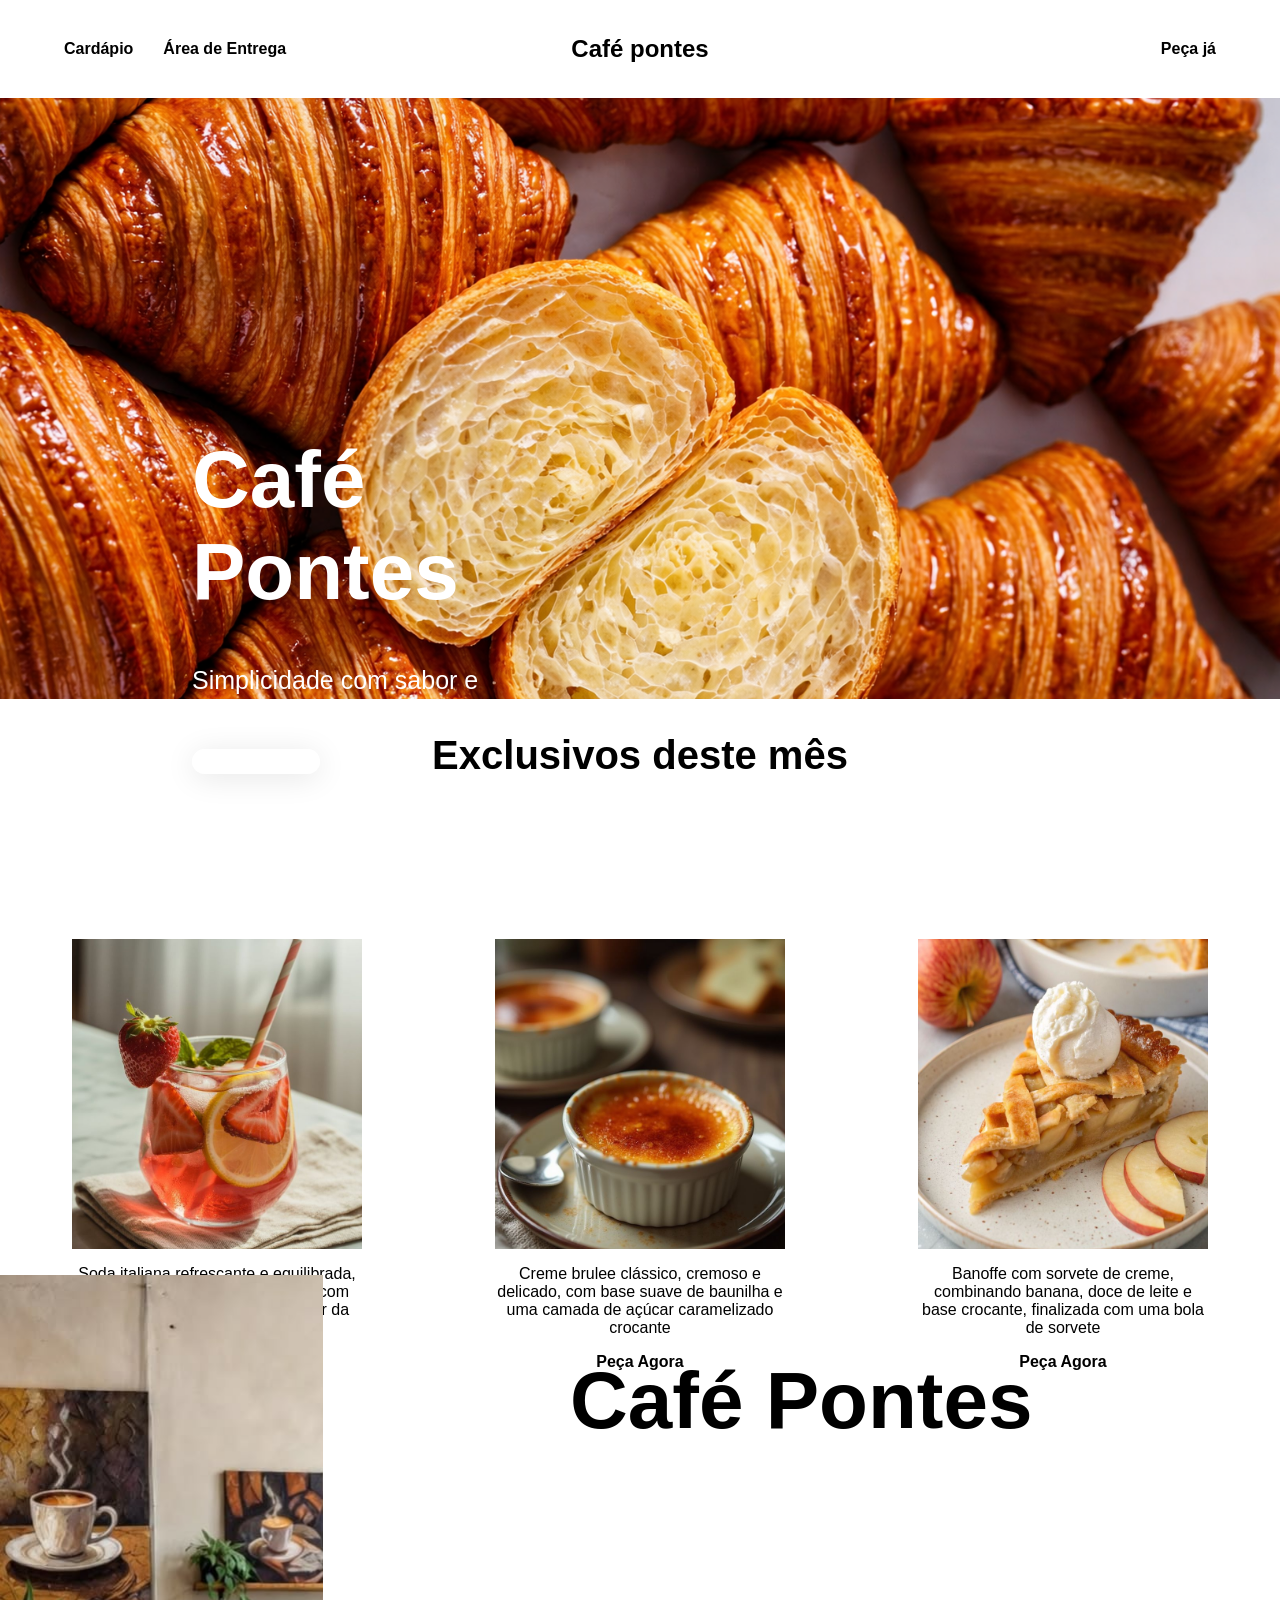
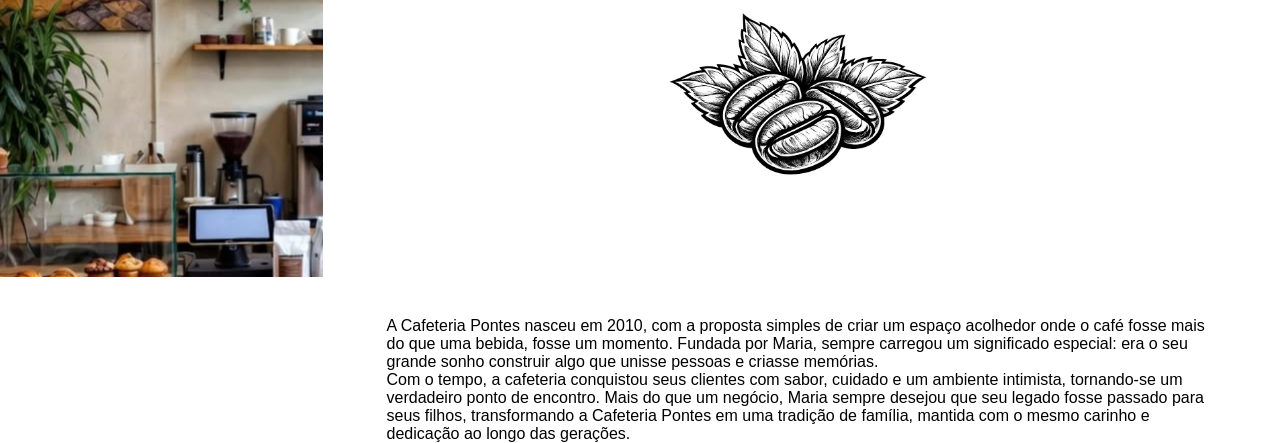
==== index.html @ e59f7128 "Interprete de libras adicionado Fonte: https://vlibras.gov.br/doc/widget/installation/webpageintegra" ====
<!-- 
    Página Principal do Café Pontes
    Esta página contém a navegação, o banner principal, destaques do mês e a seção "Sobre Nós".
-->
<!doctype html>
<html lang="pt-br">
  <head>
    <meta charset="UTF-8" />
    <meta name="viewport" content="width=device-width, initial-scale=1.0" />
    <title>Café Pontes</title>
  </head>
  <body>
    <!--
        API do governo de libras
    -->
    <div vw class="enabled">
      <div vw-access-button class="active"></div>
      <div vw-plugin-wrapper>
        <div class="vw-plugin-top-wrapper"></div>
      </div>
    </div>
    <script src="https://vlibras.gov.br/app/vlibras-plugin.js"></script>
    <script>
      new window.VLibras.Widget("https://vlibras.gov.br/app");
    </script>
    <!----------------------------------------------------------------------------------------------------------->
    <!-- Barra de Navegação: Contém links para o cardápio, área de entrega e o logotipo central -->
    <nav>
      <span id="section-1">
        <a href="cardapio.html" target="_self">Cardápio</a>
        <a>Área de Entrega</a>
        <!-- Link para verificar se o endereço é atendido -->
      </span>
      <h1>Café pontes</h1>
      <!-- Título/Logo central da cafeteria -->
      <span id="section-2">
        <a>Peça já</a>
        <!-- Atalho para pedidos rápidos -->
      </span>
    </nav>

    <!-- Conteúdo Principal -->
    <main>
      <!-- Banner de impacto com imagem de fundo e chamada para ação -->
      <section id="main-image">
        <article>
          <h1>Café Pontes</h1>
          <p>Simplicidade com sabor e energia</p>
          <a href="cardapio.html" target="_self">
            <button>Peça aqui</button>
          </a>
        </article>
      </section>

      <!-- Seção de Destaques: Exibe os produtos exclusivos do mês atual -->
      <section id="main-itens">
        <h1 style="font-size: 40px">Exclusivos deste mês</h1>
        <article id="itens">
          <article class="item-card">
            <!-- Card do Item 1: Soda Italiana -->
            <div
              id="img"
              style="background-image: url(&quot;../Midia/item1.png&quot;)"
            ></div>
            <p>
              Soda italiana refrescante e equilibrada, combinando o doce do
              morango com toque cítrico da laranja e o frescor da menta
            </p>
            <a href="cardapio.html" target="_self">Peça Agora</a>
          </article>

          <article class="item-card">
            <!-- Card do Item 2: Creme Brulee -->
            <div
              id="img"
              style="background-image: url(&quot;../Midia/item2.png&quot;)"
            ></div>
            <p>
              Creme brulee clássico, cremoso e delicado, com base suave de
              baunilha e uma camada de açúcar caramelizado crocante
            </p>
            <a href="cardapio.html" target="_self">Peça Agora</a>
          </article>

          <article class="item-card">
            <!-- Card do Item 3: Banoffe -->
            <div
              id="img"
              style="background-image: url(&quot;../Midia/item3.png&quot;)"
            ></div>
            <p>
              Banoffe com sorvete de creme, combinando banana, doce de leite e
              base crocante, finalizada com uma bola de sorvete
            </p>
            <a href="cardapio.html" target="_self">Peça Agora</a>
          </article>
        </article>
      </section>

      <!-- Seção Sobre Nós: História da cafeteria-->
      <section id="sobre-nos">
        <aside id="sobre-image"></aside>
        <!-- Espaço reservado para imagem lateral via CSS -->
        <article id="sobre-texto">
          <h1>Café Pontes</h1>
          <img src="Midia/coffelogo.jpg" />
          <!-- Logotipo oficial -->
          <p>
            A Cafeteria Pontes nasceu em 2010, com a proposta simples de criar
            um espaço acolhedor onde o café fosse mais do que uma bebida, fosse
            um momento. Fundada por Maria, sempre carregou um significado
            especial: era o seu grande sonho construir algo que unisse pessoas e
            criasse memórias.<br />
            Com o tempo, a cafeteria conquistou seus clientes com sabor, cuidado
            e um ambiente intimista, tornando-se um verdadeiro ponto de
            encontro. Mais do que um negócio, Maria sempre desejou que seu
            legado fosse passado para seus filhos, transformando a Cafeteria
            Pontes em uma tradição de família, mantida com o mesmo carinho e
            dedicação ao longo das gerações.
          </p>
        </article>
      </section>
    </main>
  </body>

  <!-- Importação dos estilos CSS -->
  <link rel="stylesheet" href="Estilos/all.css" />
  <link rel="stylesheet" href="Estilos/index.css" />
</html>
---- Estilos/all.css ----
*{
    font-family: Arial, Helvetica, sans-serif;
}

body {
    margin: 0;
}
---- Estilos/index.css ----
nav {
    display: flex;
    justify-content: space-between; 
    align-items: center;            
    padding: 15px 5%;              
    font-family: sans-serif;
}


#section-1, #section-2 {
    flex: 1; 
}


#section-1 {
    display: flex;
    gap: 30px;
}

#section-2 {
    text-align: right;
}

h1 {
    font-size: 1.5rem; 
}
a { 
    text-decoration: none; 
    color: black; 
    font-weight: bold; 
}

/* Seção Principal */

#main-image{
    background-image: url("../Midia/pao.png");
    background-repeat: no-repeat;
    background-size: cover;
    width: 100%;
    height: 47vw;
}
#main-image article{
    width: 25vw;
    margin:0;
    padding-top: 20%;
    padding-left: 15%;
    color:white;
}
#main-image article h1{
    font-size: 80px;
}
#main-image article p{
    margin-top:-2.5vw;
    font-size: 25px;
}
#main-image article button{
    width: 10vw;
    height: 2vw;
    cursor: pointer;
    color:white;
    background: rgba(255, 255, 255, 0.2);
    border-radius: 16px;
    box-shadow: 0 4px 30px rgba(0, 0, 0, 0.1);
    backdrop-filter: blur(5px);
    -webkit-backdrop-filter: blur(5px);
    border: 1px solid rgba(255, 255, 255, 0.3);
}

/* Segunda seção */

#main-itens{
    width: 100%;
    height: 45vw;
    display: flex;
    flex-direction: column;
    align-items: center;
    gap: 10vw;
}

#itens{
    display: flex;
    flex-direction: row;
    justify-content: space-evenly;
    gap: 10vw;
    align-items: center;
}

.item-card{
    display: flex;
    flex-direction: column;
    align-items: center;
    width: 295px;
    text-align: center;
}
.item-card #img{
    width: 290px;
    height: 310px;
    background-size: cover;
    background-repeat: no-repeat;
    background-position: center;
}

/* Terceira seção */

#sobre-nos{
    width: 100%;
    height: 47vw;
    display: flex;
    flex-direction: row;
}

#sobre-image{
    width: 80%;
    background-image: url("../Midia/coffeback.png");
    background-position: cover;
    background-repeat: no-repeat;
}

#sobre-texto{
    display: flex;
    flex-direction: column;
    gap: 15px;
    align-items: center;
    padding-left:5vw;
    padding-right:5vw;
}

#sobre-texto img{
    width: 344px;
    height: 344px;
}

#sobre-texto h1{
    text-align: center;
    font-size: 80px;
}
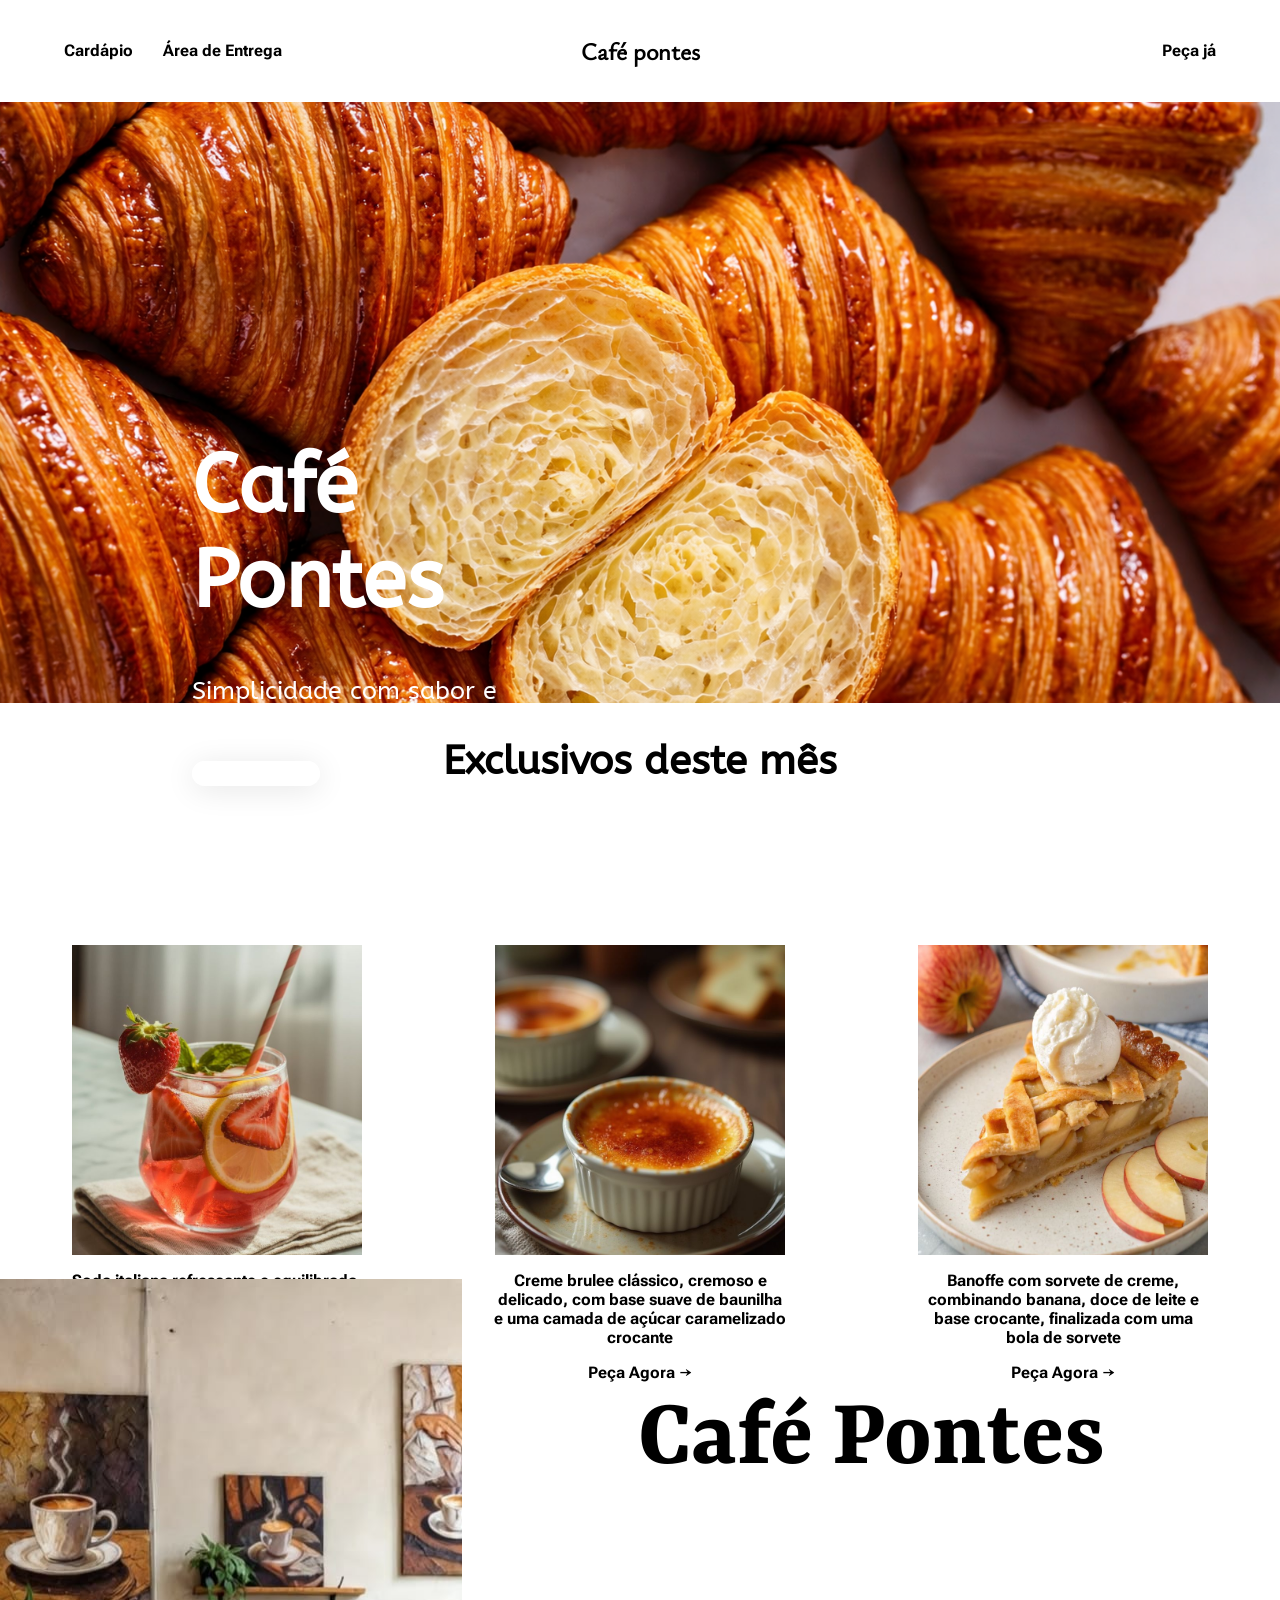
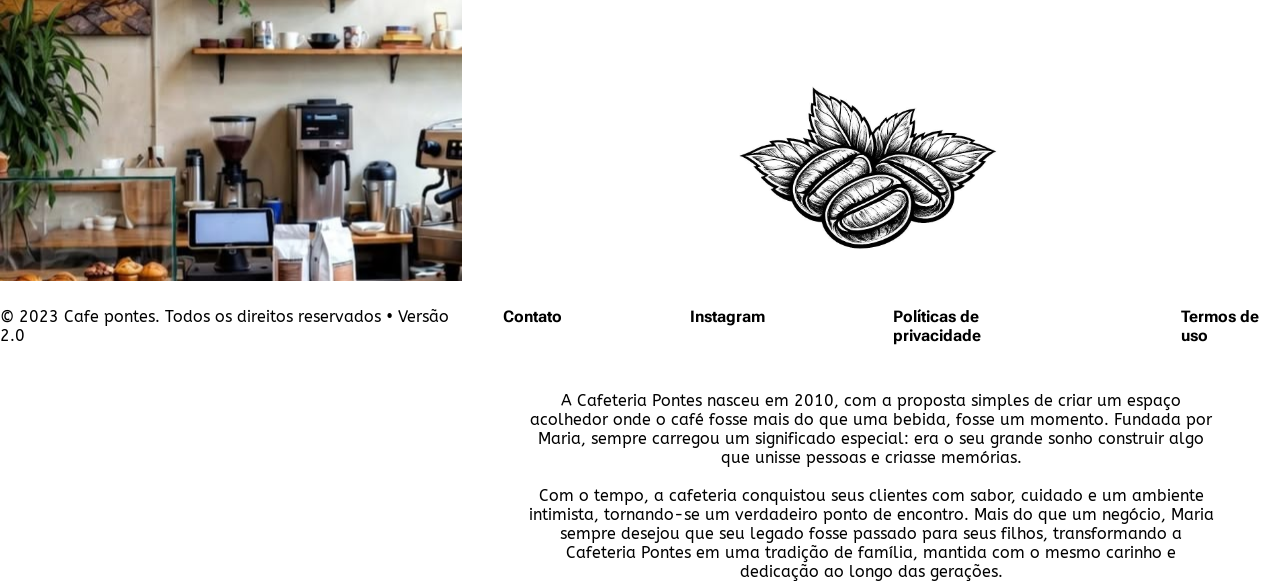
==== commit 3cd6e2e0: "Adicionei fontes personalizadas no site." ====
--- a/index.html
+++ b/index.html
@@ -66,7 +66,7 @@
               Soda italiana refrescante e equilibrada, combinando o doce do
               morango com toque cítrico da laranja e o frescor da menta
             </p>
-            <a href="cardapio.html" target="_self">Peça Agora</a>
+            <a href="cardapio.html" target="_self">Peça Agora →</a>
           </article>
 
           <article class="item-card">
@@ -79,7 +79,7 @@
               Creme brulee clássico, cremoso e delicado, com base suave de
               baunilha e uma camada de açúcar caramelizado crocante
             </p>
-            <a href="cardapio.html" target="_self">Peça Agora</a>
+            <a href="cardapio.html" target="_self">Peça Agora →</a>
           </article>
 
           <article class="item-card">
@@ -92,7 +92,7 @@
               Banoffe com sorvete de creme, combinando banana, doce de leite e
               base crocante, finalizada com uma bola de sorvete
             </p>
-            <a href="cardapio.html" target="_self">Peça Agora</a>
+            <a href="cardapio.html" target="_self">Peça Agora →</a>
           </article>
         </article>
       </section>
@@ -110,7 +110,7 @@
             um espaço acolhedor onde o café fosse mais do que uma bebida, fosse
             um momento. Fundada por Maria, sempre carregou um significado
             especial: era o seu grande sonho construir algo que unisse pessoas e
-            criasse memórias.<br />
+            criasse memórias.<br><br>
             Com o tempo, a cafeteria conquistou seus clientes com sabor, cuidado
             e um ambiente intimista, tornando-se um verdadeiro ponto de
             encontro. Mais do que um negócio, Maria sempre desejou que seu
@@ -121,8 +121,16 @@
         </article>
       </section>
     </main>
+    <footer>
+      <p>© 2023 Cafe pontes. Todos os direitos reservados • Versão 2.0</p>
+      <ul>
+        <li><a href="#">Contato</a></li>
+        <li><a href="#">Instagram</a></li>
+        <li><a href="#">Políticas de privacidade</a></li>
+        <li><a href="#">Termos de uso</a></li>
+      </ul>
+    </footer>
   </body>
-
   <!-- Importação dos estilos CSS -->
   <link rel="stylesheet" href="Estilos/all.css" />
   <link rel="stylesheet" href="Estilos/index.css" />
--- a/Estilos/index.css
+++ b/Estilos/index.css
@@ -1,136 +1,218 @@
+/* Fontes presonalizadas*/
+@font-face {
+  font-family: "ABeeZee";
+  src: url("../Fonts/ABeeZee-Regular.ttf") format("truetype");
+  font-weight: 400; /* Use 400 for normal */
+  font-style: normal;
+  font-display: swap;
+}
+
+@font-face {
+  font-family: "Roboto-flex";
+  src: url("../Fonts/Roboto-flex.ttf") format("truetype");
+  font-weight: 100 900; /* This tells CSS it handles all weights */
+  font-style: normal;
+  font-display: swap;
+}
+
+@font-face {
+  font-family: "Yrsa";
+  src: url("../Fonts/Yrsa-Bold.ttf") format("truetype");
+  font-weight: bold; /* Match the actual file content */
+  font-style: normal;
+  font-display: swap;
+}
+
+@font-face {
+  font-family: "YsabeauOffice-Regular";
+  src: url("../Fonts/YsabeauOffice-Regular.ttf") format("truetype"); 
+  font-weight: 400;
+  font-style: normal;
+  font-display: swap;
+}
+
+p {
+  font-family: "ABeeZee", sans-serif;
+}
+
 nav {
-    display: flex;
-    justify-content: space-between; 
-    align-items: center;            
-    padding: 15px 5%;              
-    font-family: sans-serif;
-}
-
-
-#section-1, #section-2 {
-    flex: 1; 
-}
-
+  display: flex;
+  justify-content: space-between;
+  align-items: center;
+  padding: 15px 5%;
+  font-family: sans-serif;
+}
+
+nav h1{
+    font-family: "YsabeauOffice-Regular";
+}
+
+#section-1,
+#section-2 {
+  flex: 1;
+}
 
 #section-1 {
-    display: flex;
-    gap: 30px;
+  display: flex;
+  gap: 30px;
 }
 
 #section-2 {
-    text-align: right;
+  text-align: right;
 }
 
 h1 {
-    font-size: 1.5rem; 
-}
-a { 
-    text-decoration: none; 
-    color: black; 
-    font-weight: bold; 
+  font-size: 1.5rem;
+  
+}
+a {
+  text-decoration: none;
+  color: black;
+  font-weight: bold;
 }
 
 /* Seção Principal */
 
-#main-image{
-    background-image: url("../Midia/pao.png");
-    background-repeat: no-repeat;
-    background-size: cover;
-    width: 100%;
-    height: 47vw;
-}
-#main-image article{
-    width: 25vw;
-    margin:0;
-    padding-top: 20%;
-    padding-left: 15%;
-    color:white;
-}
-#main-image article h1{
-    font-size: 80px;
-}
-#main-image article p{
-    margin-top:-2.5vw;
-    font-size: 25px;
-}
-#main-image article button{
-    width: 10vw;
-    height: 2vw;
-    cursor: pointer;
-    color:white;
-    background: rgba(255, 255, 255, 0.2);
-    border-radius: 16px;
-    box-shadow: 0 4px 30px rgba(0, 0, 0, 0.1);
-    backdrop-filter: blur(5px);
-    -webkit-backdrop-filter: blur(5px);
-    border: 1px solid rgba(255, 255, 255, 0.3);
+#main-image {
+  background-image: url("../Midia/pao.png");
+  background-repeat: no-repeat;
+  background-size: cover;
+  width: 100%;
+  height: 47vw;
+}
+#main-image article {
+  width: 25vw;
+  margin: 0;
+  padding-top: 20%;
+  padding-left: 15%;
+  color: white;
+}
+#main-image article h1 {
+  font-size: 80px;
+}
+#main-image article p {
+  margin-top: -2.5vw;
+  font-size: 25px;
+}
+#main-image article button {
+  width: 10vw;
+  height: 2vw;
+  cursor: pointer;
+  color: white;
+  background: rgba(255, 255, 255, 0.2);
+  border-radius: 16px;
+  box-shadow: 0 4px 30px rgba(0, 0, 0, 0.1);
+  backdrop-filter: blur(5px);
+  -webkit-backdrop-filter: blur(5px);
+  border: 1px solid rgba(255, 255, 255, 0.3);
 }
 
 /* Segunda seção */
 
-#main-itens{
-    width: 100%;
-    height: 45vw;
-    display: flex;
-    flex-direction: column;
-    align-items: center;
-    gap: 10vw;
+#main-itens {
+  width: 100%;
+  height: 45vw;
+  display: flex;
+  flex-direction: column;
+  align-items: center;
+  gap: 10vw;
 }
 
 #itens{
-    display: flex;
-    flex-direction: row;
-    justify-content: space-evenly;
-    gap: 10vw;
-    align-items: center;
-}
-
-.item-card{
-    display: flex;
-    flex-direction: column;
-    align-items: center;
-    width: 295px;
-    text-align: center;
-}
-.item-card #img{
-    width: 290px;
-    height: 310px;
-    background-size: cover;
-    background-repeat: no-repeat;
-    background-position: center;
+  font-family: 'Roboto-flex';
+  display: flex;
+  flex-direction: row;
+  justify-content: space-evenly;
+  gap: 10vw;
+  align-items: center;
+}
+
+#itens p,a{
+  font-family: 'Roboto-flex';
+  font-weight: bold;
+}
+
+#itens a:hover{
+    text-decoration: underline;
+}
+
+.item-card {
+  display: flex;
+  flex-direction: column;
+  align-items: center;
+  width: 295px;
+  text-align: center;
+}
+.item-card #img {
+  width: 290px;
+  height: 310px;
+  background-size: cover;
+  background-repeat: no-repeat;
+  background-position: center;
 }
 
 /* Terceira seção */
 
-#sobre-nos{
-    width: 100%;
-    height: 47vw;
-    display: flex;
-    flex-direction: row;
-}
-
-#sobre-image{
-    width: 80%;
-    background-image: url("../Midia/coffeback.png");
-    background-position: cover;
-    background-repeat: no-repeat;
-}
-
-#sobre-texto{
-    display: flex;
-    flex-direction: column;
-    gap: 15px;
-    align-items: center;
-    padding-left:5vw;
-    padding-right:5vw;
-}
-
-#sobre-texto img{
-    width: 344px;
-    height: 344px;
-}
-
-#sobre-texto h1{
-    text-align: center;
-    font-size: 80px;
-}+#sobre-nos {
+  width: 100%;
+  height: 47vw;
+  display: flex;
+  flex-direction: row;
+}
+
+#sobre-image {
+  width: 150vw;
+  background-image: url("../Midia/coffeback.png");
+  background-position: cover;
+  background-repeat: no-repeat;
+}
+
+#sobre-texto {
+  display: flex;
+  flex-direction: column;
+  gap: 15px;
+  align-items: center;
+  padding-left: 5vw;
+  padding-right: 5vw;
+  text-align: center;
+}
+
+#sobre-texto img {
+  width: 344px;
+  height: 344px;
+}
+
+#sobre-texto h1 {
+  text-align: center;
+  font-size: 100px;
+  font-family: "Yrsa";
+}
+
+/* footer */
+
+footer {
+  height: 7vw;
+  display: flex;
+  flex-direction: row;
+  justify-content: space-evenly;
+  align-items: center;
+}
+
+footer ul {
+  list-style-type: none;
+  display: flex;
+  flex-direction: row;
+  justify-content: space-evenly;
+  gap: 10vw;
+}
+
+footer ul,li,p,h1{
+    font-family: "ABeeZee";
+}
+footer a{
+    text-align: none;
+    text-decoration: none;
+}
+footer a:hover{
+    text-decoration: underline;
+}
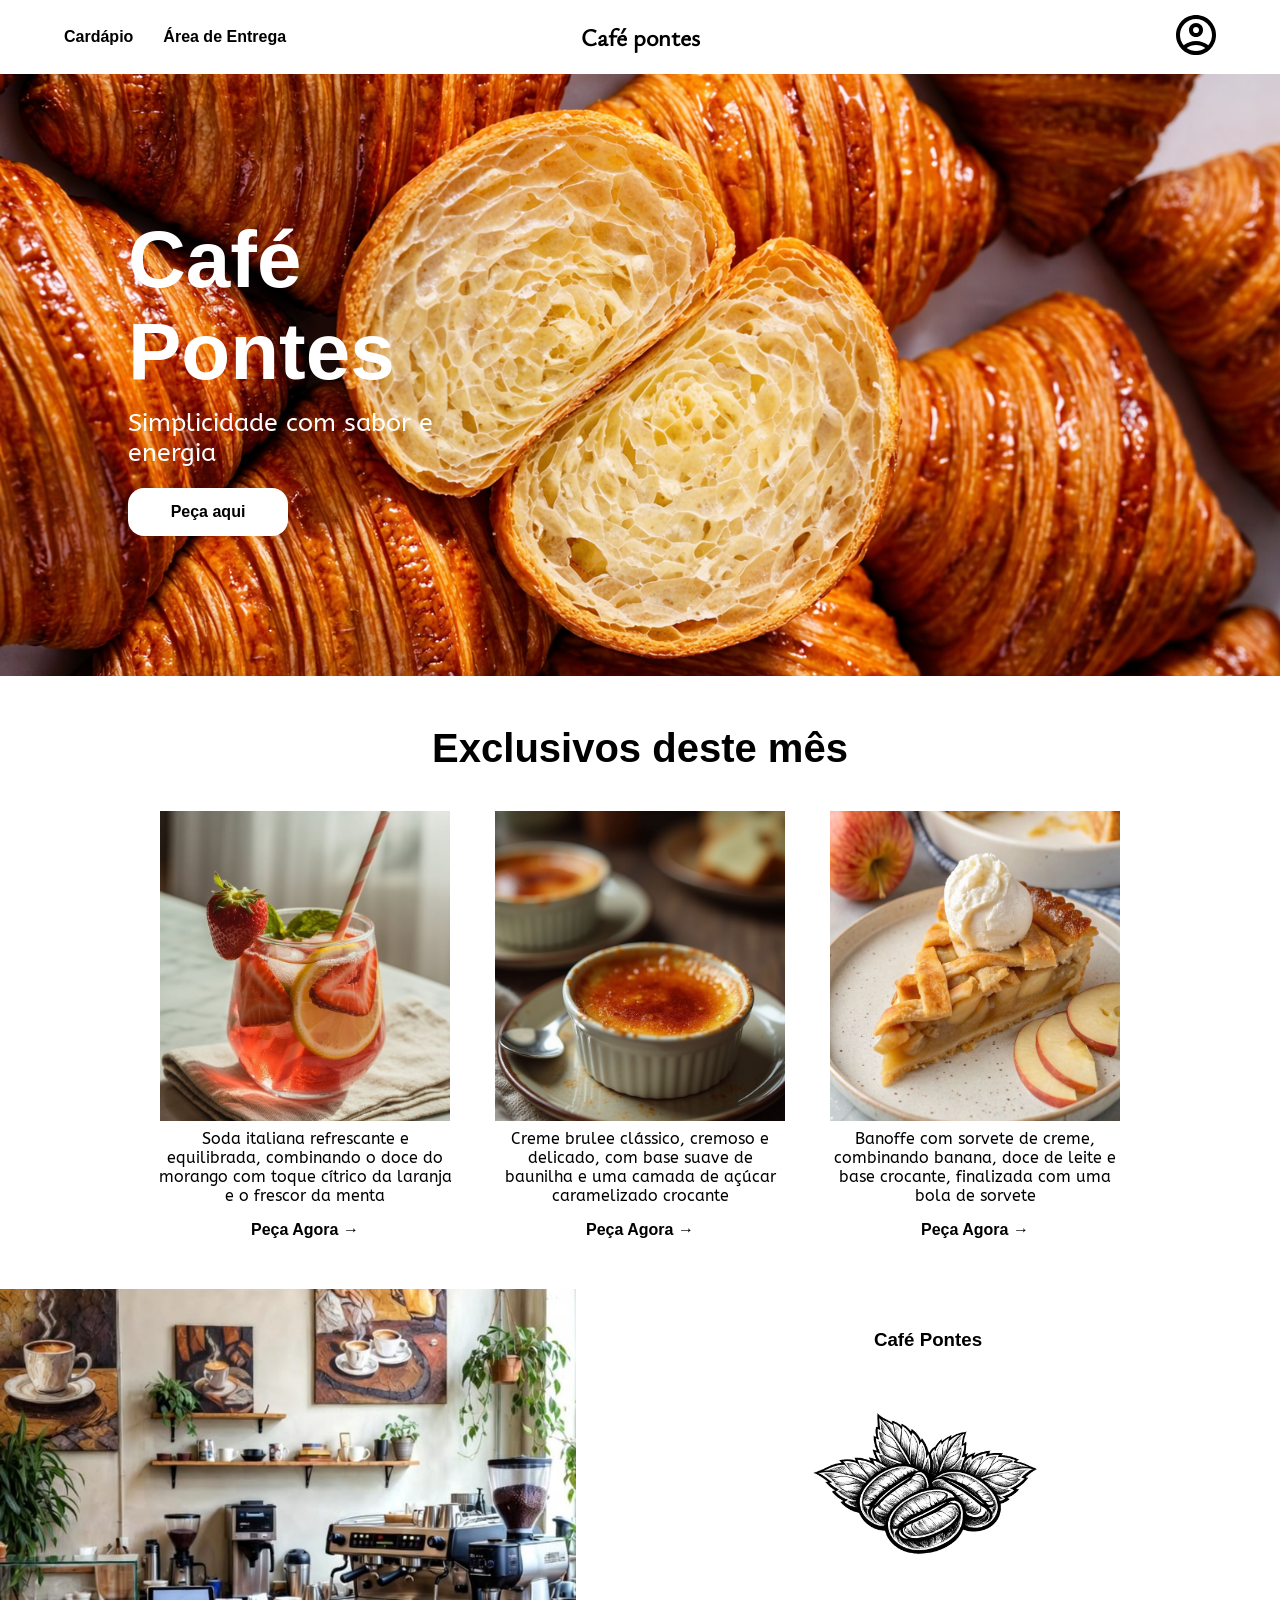
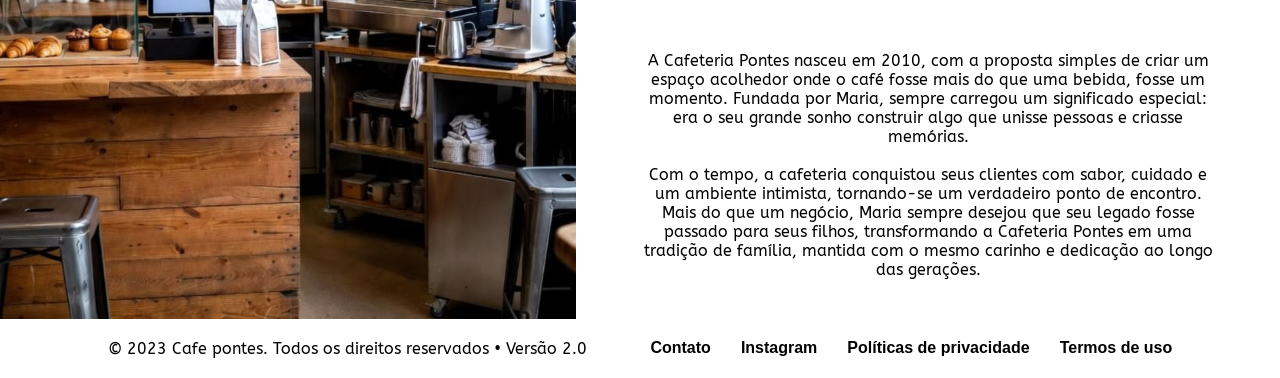
==== commit 45803bd6: "responsividade 2.0" ====
--- a/index.html
+++ b/index.html
@@ -34,7 +34,7 @@
       <h1>Café pontes</h1>
       <!-- Título/Logo central da cafeteria -->
       <span id="section-2">
-        <a>Peça já</a>
+        <a><img src="Midia/perfil.svg" height="40px" style="cursor: pointer;"></a>
         <!-- Atalho para pedidos rápidos -->
       </span>
     </nav>
--- a/Estilos/index.css
+++ b/Estilos/index.css
@@ -1,8 +1,10 @@
-/* Fontes presonalizadas*/
+/* --- CONFIGURAÇÃO DE FONTES --- 
+   Aqui carregamos as fontes externas. O 'font-display: swap' garante que o texto 
+   seja visível com uma fonte padrão enquanto a personalizada carrega. */
 @font-face {
   font-family: "ABeeZee";
   src: url("../Fonts/ABeeZee-Regular.ttf") format("truetype");
-  font-weight: 400; /* Use 400 for normal */
+  font-weight: 400;
   font-style: normal;
   font-display: swap;
 }
@@ -10,7 +12,7 @@
 @font-face {
   font-family: "Roboto-flex";
   src: url("../Fonts/Roboto-flex.ttf") format("truetype");
-  font-weight: 100 900; /* This tells CSS it handles all weights */
+  font-weight: 100 900; /* Fontes variáveis aceitam múltiplos pesos */
   font-style: normal;
   font-display: swap;
 }
@@ -18,7 +20,7 @@
 @font-face {
   font-family: "Yrsa";
   src: url("../Fonts/Yrsa-Bold.ttf") format("truetype");
-  font-weight: bold; /* Match the actual file content */
+  font-weight: bold;
   font-style: normal;
   font-display: swap;
 }
@@ -31,25 +33,42 @@
   font-display: swap;
 }
 
+/* --- RESET E REGRAS GERAIS --- */
+* {
+  margin: 0;
+  padding: 0;
+  box-sizing: border-box; /* Garante que padding e borda não aumentem o tamanho do elemento */
+}
+
+body {
+  overflow-x: hidden; /* Evita a barra de rolagem horizontal se algo "vazar" da tela */
+  width: 100%;
+}
+
 p {
   font-family: "ABeeZee", sans-serif;
 }
 
+/* --- NAVEGAÇÃO (HEADER) --- */
 nav {
   display: flex;
-  justify-content: space-between;
+  justify-content: space-between; /* Espalha os itens (esquerda, centro, direita) */
   align-items: center;
   padding: 15px 5%;
   font-family: sans-serif;
-}
-
-nav h1{
-    font-family: "YsabeauOffice-Regular";
-}
-
-#section-1,
-#section-2 {
+  flex-wrap: wrap; /* Se a tela for pequena, os itens pulam para a linha de baixo */
+  gap: 15px;
+}
+
+nav h1 {
+  font-family: "YsabeauOffice-Regular";
+  font-size: 1.5rem;
+}
+
+/* Divide o espaço do nav entre as seções laterais */
+#section-1, #section-2 {
   flex: 1;
+  min-width: 150px; 
 }
 
 #section-1 {
@@ -61,79 +80,78 @@
   text-align: right;
 }
 
-h1 {
-  font-size: 1.5rem;
-  
-}
 a {
   text-decoration: none;
   color: black;
   font-weight: bold;
 }
 
-/* Seção Principal */
-
+a:hover{
+  text-decoration: underline;
+  cursor: pointer;
+}
+
+/* --- SEÇÃO PRINCIPAL (HERO) --- */
 #main-image {
   background-image: url("../Midia/pao.png");
   background-repeat: no-repeat;
-  background-size: cover;
-  width: 100%;
-  height: 47vw;
-}
+  background-size: cover; /* A imagem cobre todo o container sem distorcer */
+  background-position: center;
+  width: 100%;
+  min-height: 500px; /* Altura de segurança para dispositivos móveis */
+  height: 47vw; /* Altura proporcional à largura da tela no Desktop */
+  display: flex;
+  align-items: center;
+}
+
 #main-image article {
-  width: 25vw;
-  margin: 0;
-  padding-top: 20%;
-  padding-left: 15%;
+  width: 100%;
+  max-width: 450px;
+  padding-left: 10%;
   color: white;
 }
+
+/* clamp(mínimo, ideal, máximo): Faz a fonte ser fluida */
 #main-image article h1 {
-  font-size: 80px;
-}
+  font-size: clamp(3rem, 8vw, 80px); 
+}
+
 #main-image article p {
-  margin-top: -2.5vw;
-  font-size: 25px;
-}
+  margin-top: 10px;
+  font-size: clamp(1rem, 2.5vw, 25px);
+}
+
 #main-image article button {
-  width: 10vw;
-  height: 2vw;
+  width: 150px;
+  height: 40px;
+  margin-top: 20px;
   cursor: pointer;
-  color: white;
-  background: rgba(255, 255, 255, 0.2);
-  border-radius: 16px;
-  box-shadow: 0 4px 30px rgba(0, 0, 0, 0.1);
-  backdrop-filter: blur(5px);
-  -webkit-backdrop-filter: blur(5px);
-  border: 1px solid rgba(255, 255, 255, 0.3);
-}
-
-/* Segunda seção */
-
+  color: black;
+  background-color: white;
+  font-size: 1rem;
+  font-weight: bold;
+  border-radius: 1rem;
+  width: 10rem;
+  height: 3rem;
+  border:transparent;
+}
+
+/* --- SEÇÃO DE PRODUTOS (CARDS) --- */
 #main-itens {
   width: 100%;
-  height: 45vw;
+  padding: 50px 5%;
   display: flex;
   flex-direction: column;
   align-items: center;
-  gap: 10vw;
-}
-
-#itens{
-  font-family: 'Roboto-flex';
+  gap: 40px;
+}
+
+#itens {
   display: flex;
   flex-direction: row;
-  justify-content: space-evenly;
-  gap: 10vw;
-  align-items: center;
-}
-
-#itens p,a{
-  font-family: 'Roboto-flex';
-  font-weight: bold;
-}
-
-#itens a:hover{
-    text-decoration: underline;
+  flex-wrap: wrap; /* Permite que os cards se empilhem no celular */
+  justify-content: center;
+  gap: 40px;
 }
 
 .item-card {
@@ -143,76 +161,95 @@
   width: 295px;
   text-align: center;
 }
+
+.item-card p{
+  margin-top: .5rem;
+}
+
+.item-card a{
+  margin-top: 1rem;
+}
+
 .item-card #img {
   width: 290px;
   height: 310px;
   background-size: cover;
-  background-repeat: no-repeat;
   background-position: center;
 }
 
-/* Terceira seção */
-
+/* --- SEÇÃO SOBRE NÓS --- */
 #sobre-nos {
   width: 100%;
-  height: 47vw;
   display: flex;
   flex-direction: row;
+  flex-wrap: wrap; /* Coloca o texto abaixo da imagem em telas estreitas */
 }
 
 #sobre-image {
-  width: 150vw;
+  flex: 1; /* Ocupa metade do espaço disponível */
+  min-width: 300px;
+  min-height: 350px;
   background-image: url("../Midia/coffeback.png");
-  background-position: cover;
-  background-repeat: no-repeat;
+  background-size: cover;
+  background-position: center;
 }
 
 #sobre-texto {
+  flex: 1;
+  min-width: 300px;
+  padding: 40px 5vw;
   display: flex;
   flex-direction: column;
-  gap: 15px;
-  align-items: center;
-  padding-left: 5vw;
-  padding-right: 5vw;
+  align-items: center;
   text-align: center;
 }
 
-#sobre-texto img {
-  width: 344px;
-  height: 344px;
-}
-
-#sobre-texto h1 {
-  text-align: center;
-  font-size: 100px;
-  font-family: "Yrsa";
-}
-
-/* footer */
-
+#sobre-texto img{
+  min-width: 300px;
+  height: 300px;
+}
+
+/* --- FOOTER (RODAPÉ) --- */
 footer {
-  height: 7vw;
+  padding: 20px 5%;
   display: flex;
   flex-direction: row;
+  flex-wrap: wrap;
   justify-content: space-evenly;
   align-items: center;
+  gap: 20px;
 }
 
 footer ul {
-  list-style-type: none;
-  display: flex;
-  flex-direction: row;
-  justify-content: space-evenly;
-  gap: 10vw;
-}
-
-footer ul,li,p,h1{
-    font-family: "ABeeZee";
-}
-footer a{
-    text-align: none;
-    text-decoration: none;
-}
-footer a:hover{
-    text-decoration: underline;
-}
+  list-style: none;
+  display: flex;
+  gap: 30px;
+  flex-wrap: wrap;
+  justify-content: center;
+}
+
+/* --- MEDIA QUERIES (REGRAS PARA TELAS ESPECÍFICAS) --- 
+   Mudanças manuais para quando a tela for menor que 768px */
+@media (max-width: 768px) {
+  nav {
+    flex-direction: column; /* Alinha logo e links verticalmente */
+  }
+  
+  #section-2 {
+    text-align: center;
+  }
+
+  #main-image {
+    height: 80vh; /* Aumenta a altura proporcional no mobile para destaque */
+    justify-content: center;
+  }
+
+  #main-image article {
+    padding-left: 0;
+    text-align: center;
+  }
+
+  footer {
+    flex-direction: column; /* Rodapé empilhado no celular */
+  }
+}
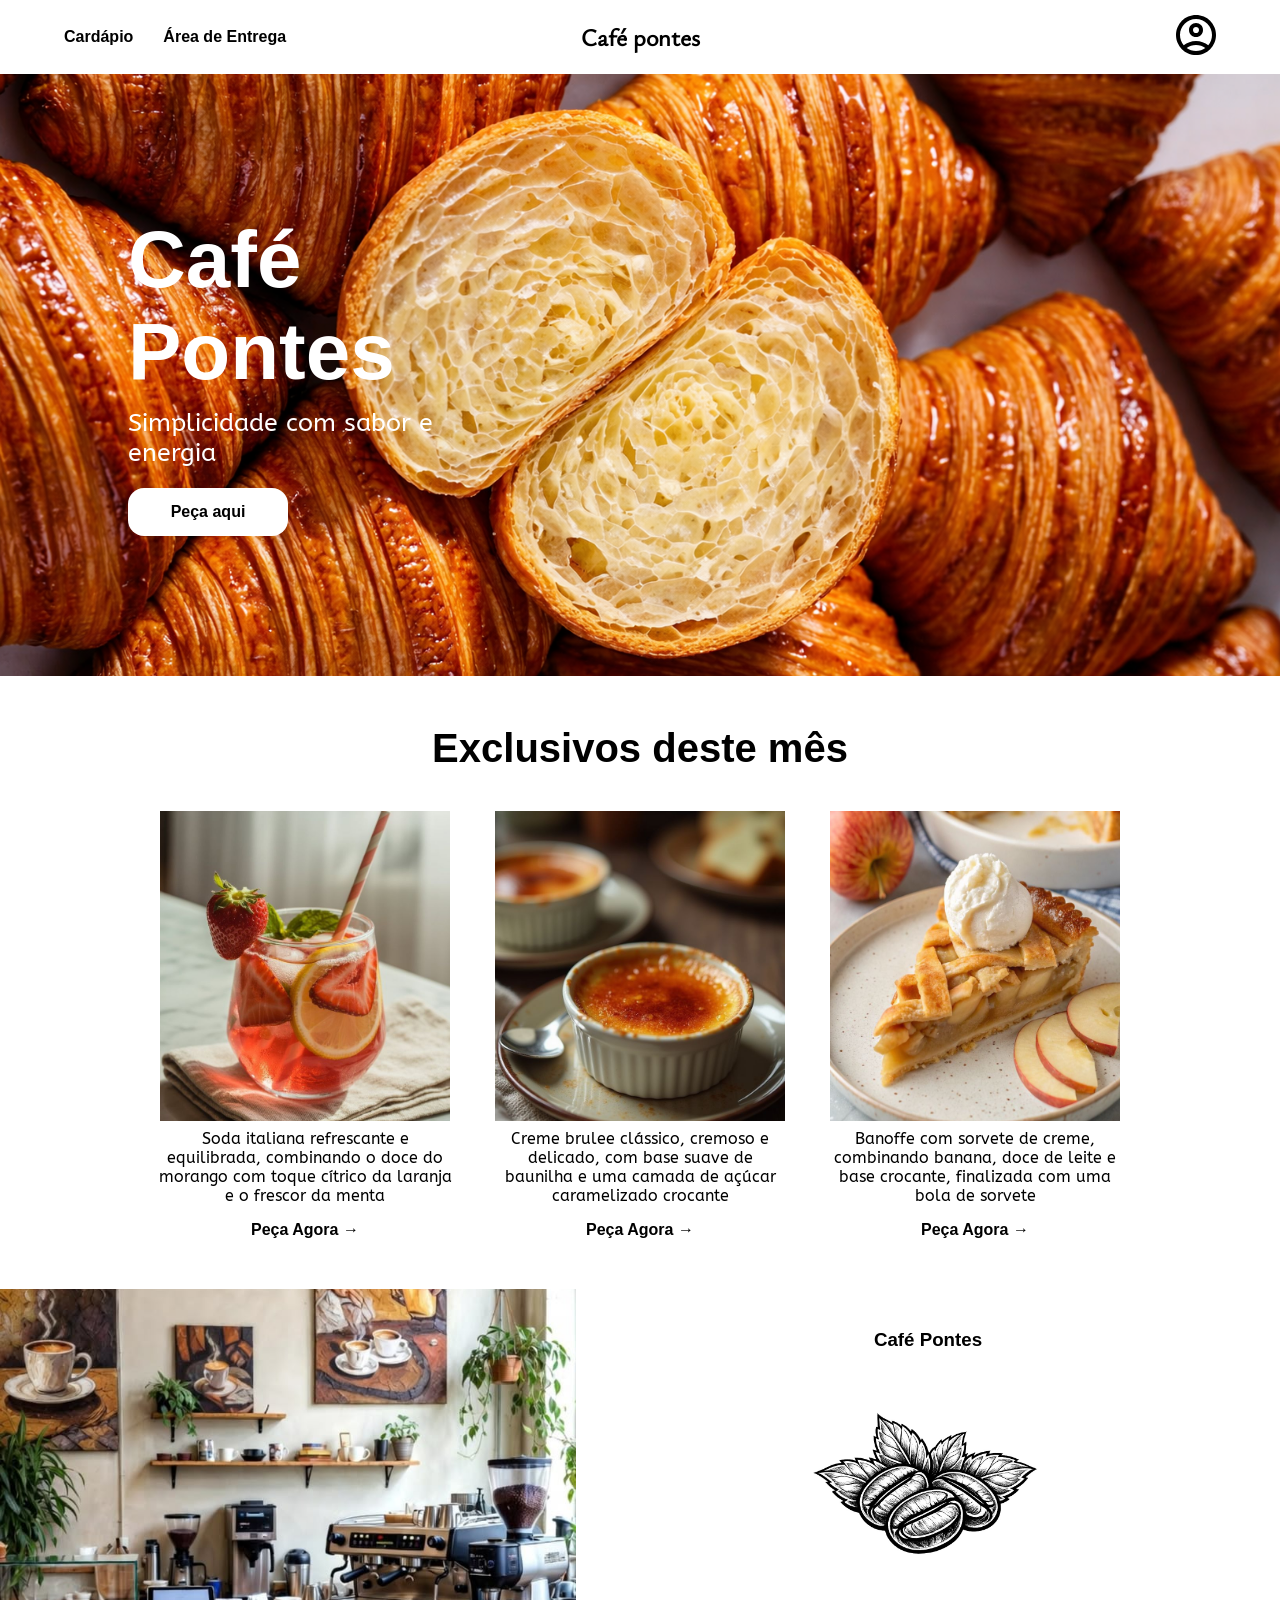
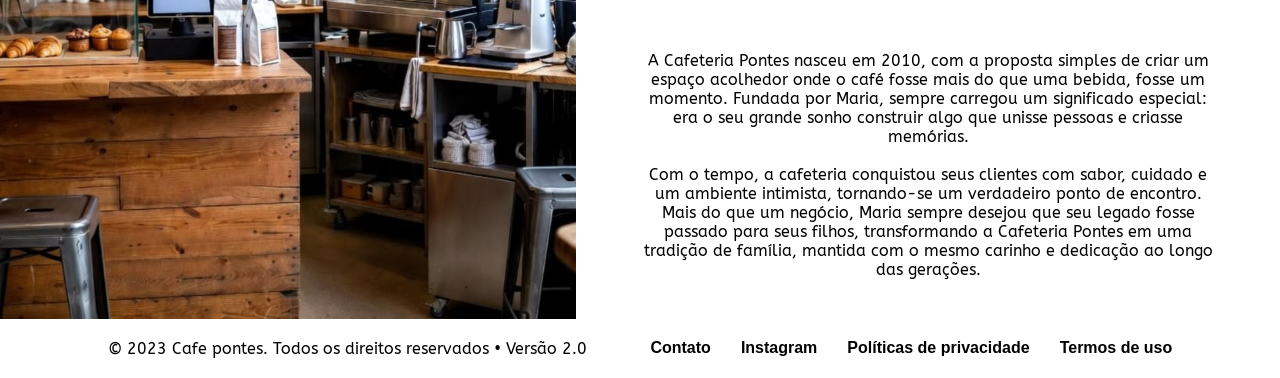
==== commit 1341f413: "Atualizações gerais Banco de dados atualizado. Arquivos desnecessários removidos. Melhora no design " ====
--- a/index.html
+++ b/index.html
@@ -60,7 +60,7 @@
             <!-- Card do Item 1: Soda Italiana -->
             <div
               id="img"
-              style="background-image: url(&quot;../Midia/item1.png&quot;)"
+              style="background-image: url(&quot;../Midia/item1.jpg&quot;)"
             ></div>
             <p>
               Soda italiana refrescante e equilibrada, combinando o doce do
@@ -73,7 +73,7 @@
             <!-- Card do Item 2: Creme Brulee -->
             <div
               id="img"
-              style="background-image: url(&quot;../Midia/item2.png&quot;)"
+              style="background-image: url(&quot;../Midia/item2.jpg&quot;)"
             ></div>
             <p>
               Creme brulee clássico, cremoso e delicado, com base suave de
@@ -86,7 +86,7 @@
             <!-- Card do Item 3: Banoffe -->
             <div
               id="img"
-              style="background-image: url(&quot;../Midia/item3.png&quot;)"
+              style="background-image: url(&quot;../Midia/item3.jpg&quot;); "
             ></div>
             <p>
               Banoffe com sorvete de creme, combinando banana, doce de leite e
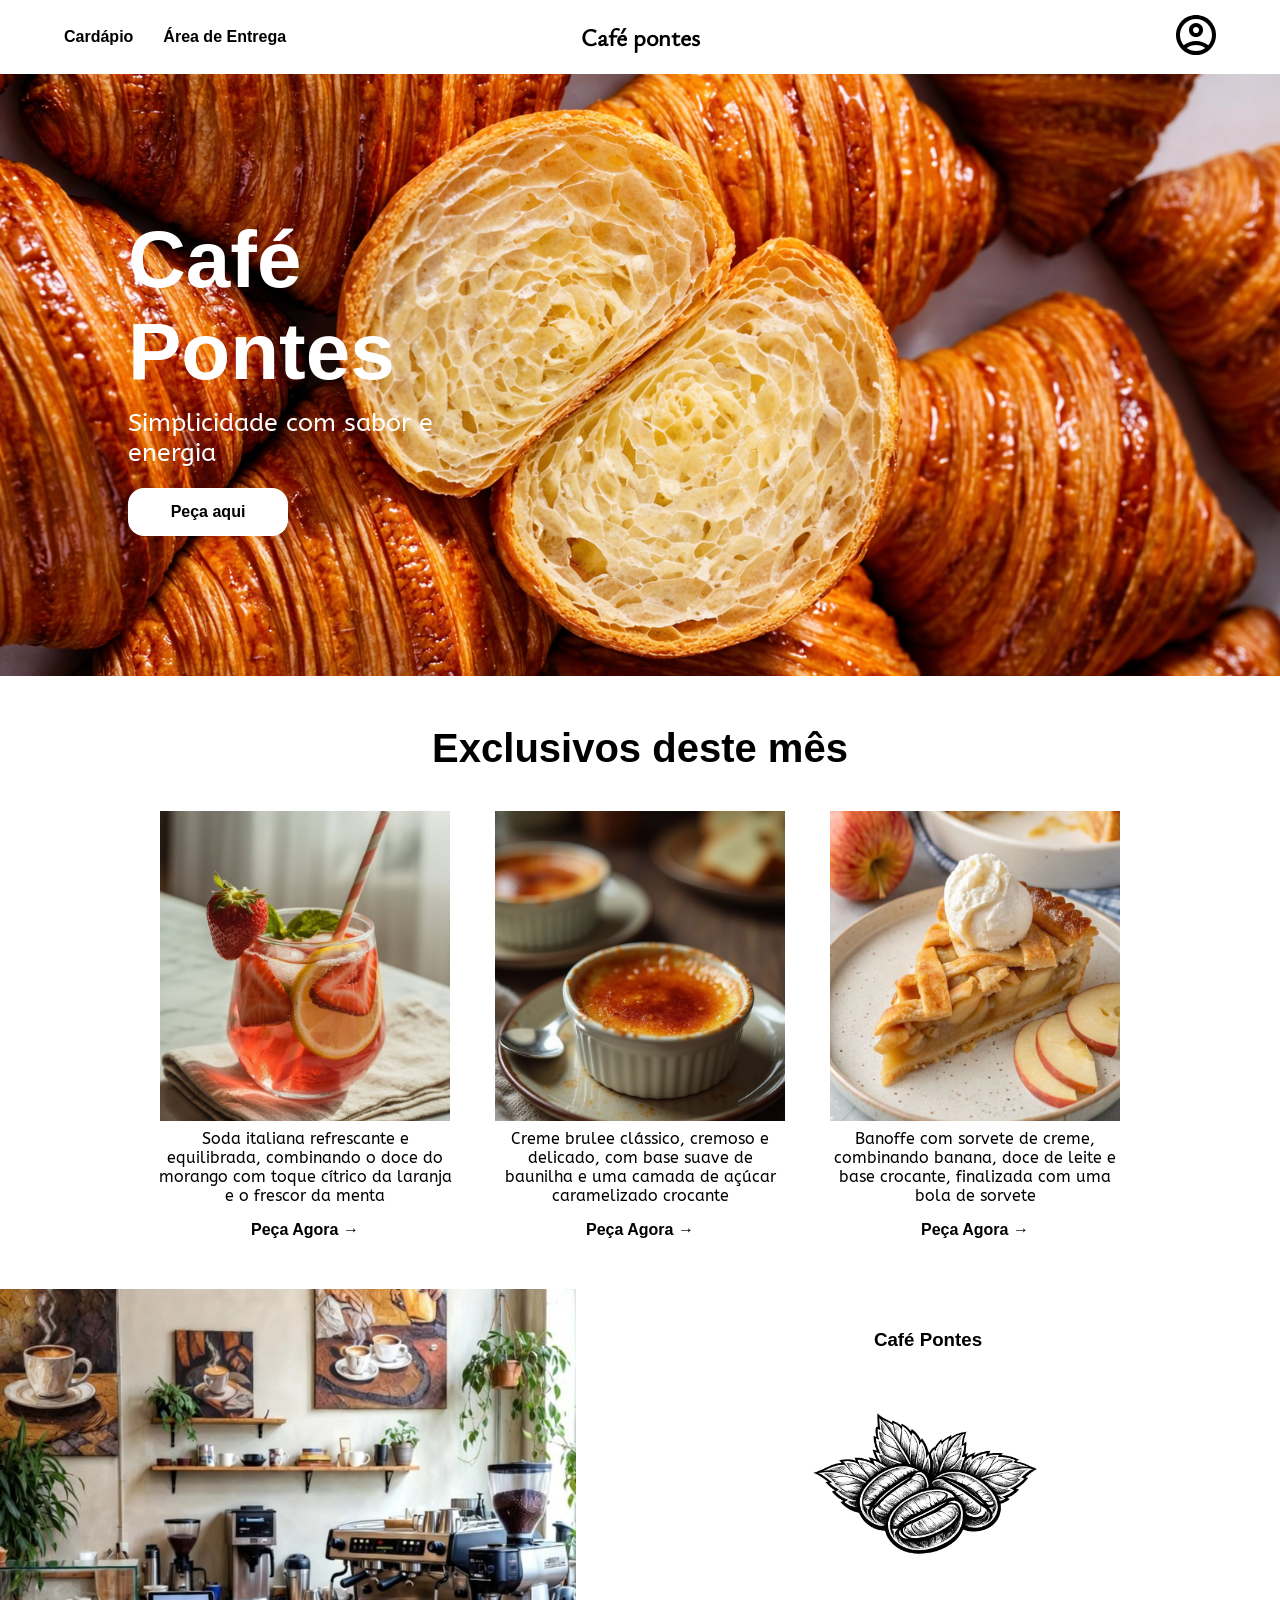
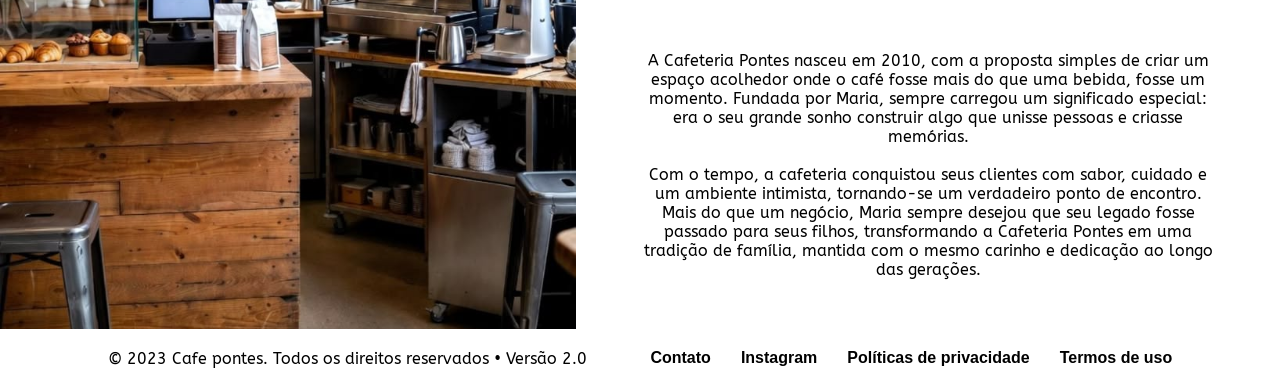
==== commit a551c5a5: "." ====
--- a/index.html
+++ b/index.html
@@ -60,7 +60,7 @@
             <!-- Card do Item 1: Soda Italiana -->
             <div
               id="img"
-              style="background-image: url(&quot;../Midia/item1.jpg&quot;)"
+              style="background-image: url('Midia/item1.jpg')"
             ></div>
             <p>
               Soda italiana refrescante e equilibrada, combinando o doce do
@@ -73,7 +73,7 @@
             <!-- Card do Item 2: Creme Brulee -->
             <div
               id="img"
-              style="background-image: url(&quot;../Midia/item2.jpg&quot;)"
+              style="background-image: url('Midia/item2.jpg')"
             ></div>
             <p>
               Creme brulee clássico, cremoso e delicado, com base suave de
@@ -86,7 +86,7 @@
             <!-- Card do Item 3: Banoffe -->
             <div
               id="img"
-              style="background-image: url(&quot;../Midia/item3.jpg&quot;); "
+              style="background-image: url('Midia/item3.jpg'); "
             ></div>
             <p>
               Banoffe com sorvete de creme, combinando banana, doce de leite e
--- a/Estilos/index.css
+++ b/Estilos/index.css
@@ -33,7 +33,7 @@
   font-display: swap;
 }
 
-/* --- RESET E REGRAS GERAIS --- */
+/* --- REGRAS GERAIS --- */
 * {
   margin: 0;
   padding: 0;
@@ -188,10 +188,12 @@
 #sobre-image {
   flex: 1; /* Ocupa metade do espaço disponível */
   min-width: 300px;
+  height: 50vw;
   min-height: 350px;
   background-image: url("../Midia/coffeback.png");
   background-size: cover;
   background-position: center;
+  object-fit: cover;
 }
 
 #sobre-texto {
